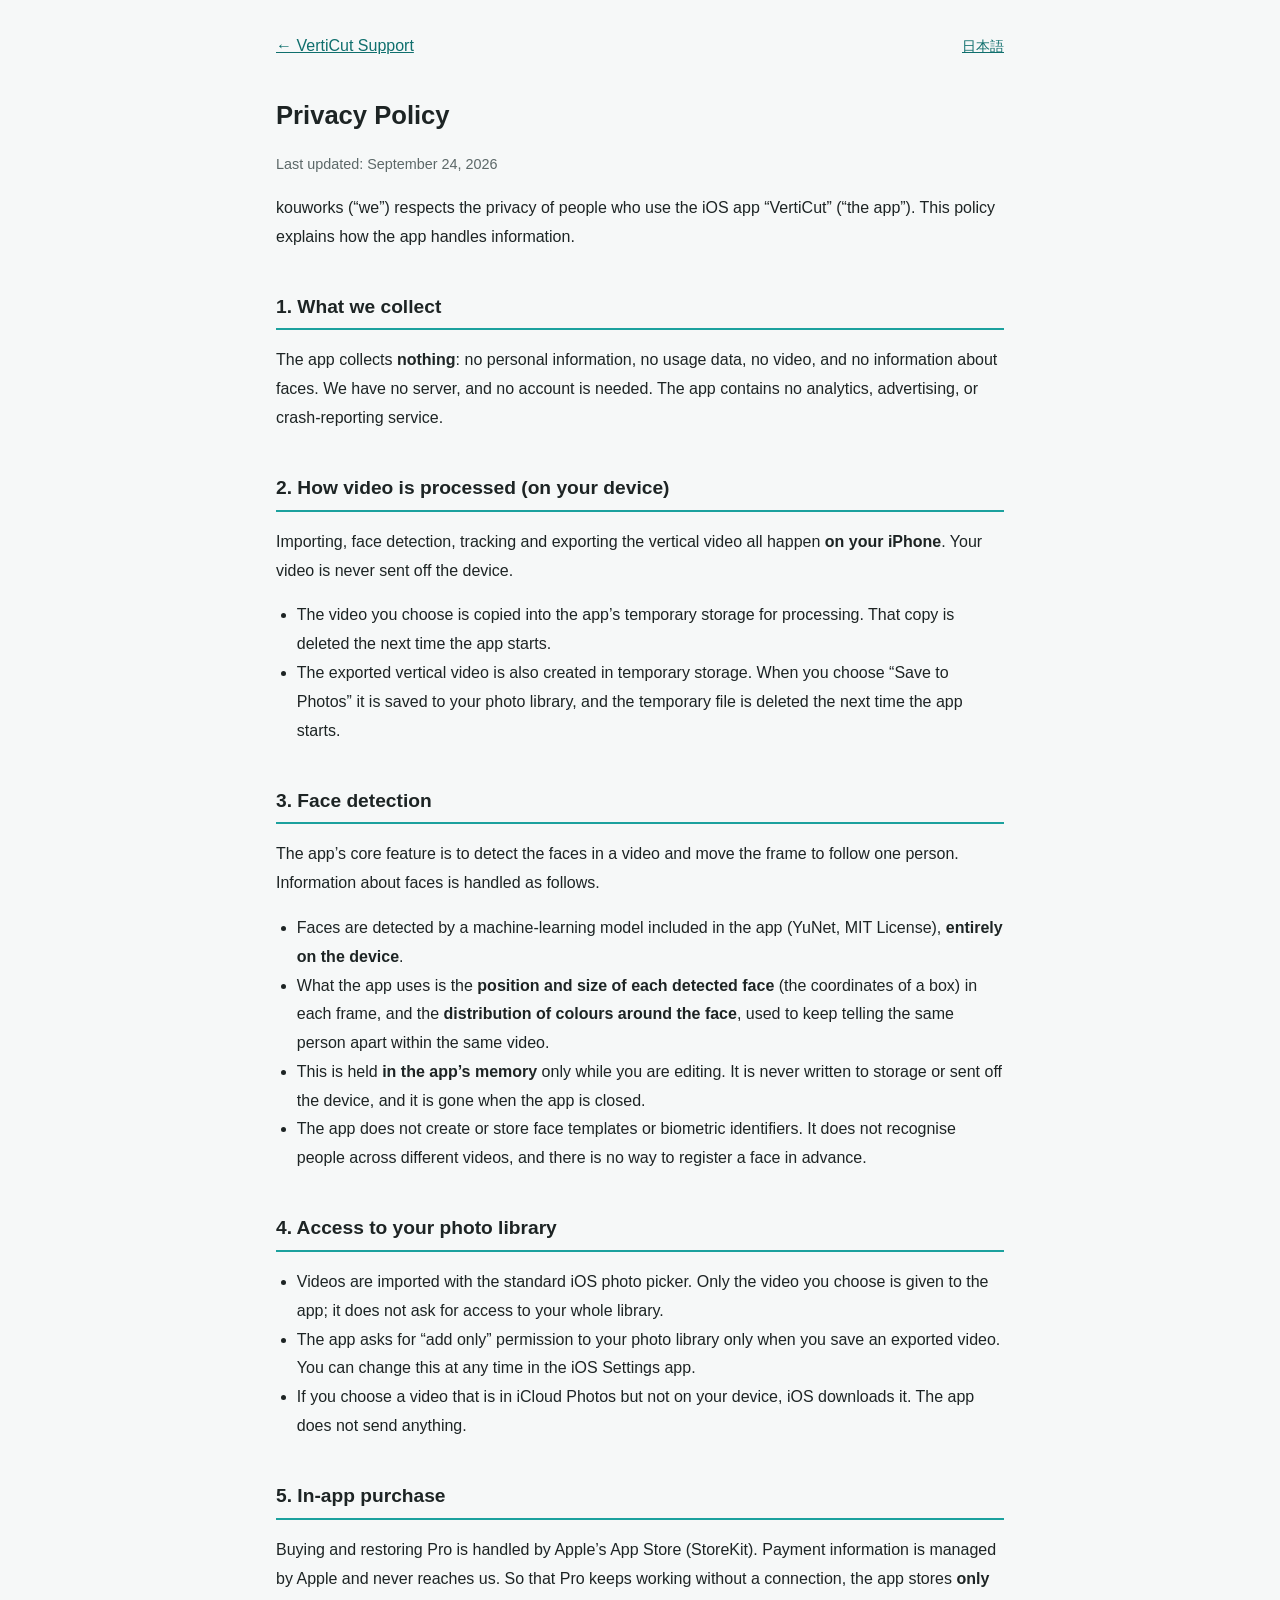
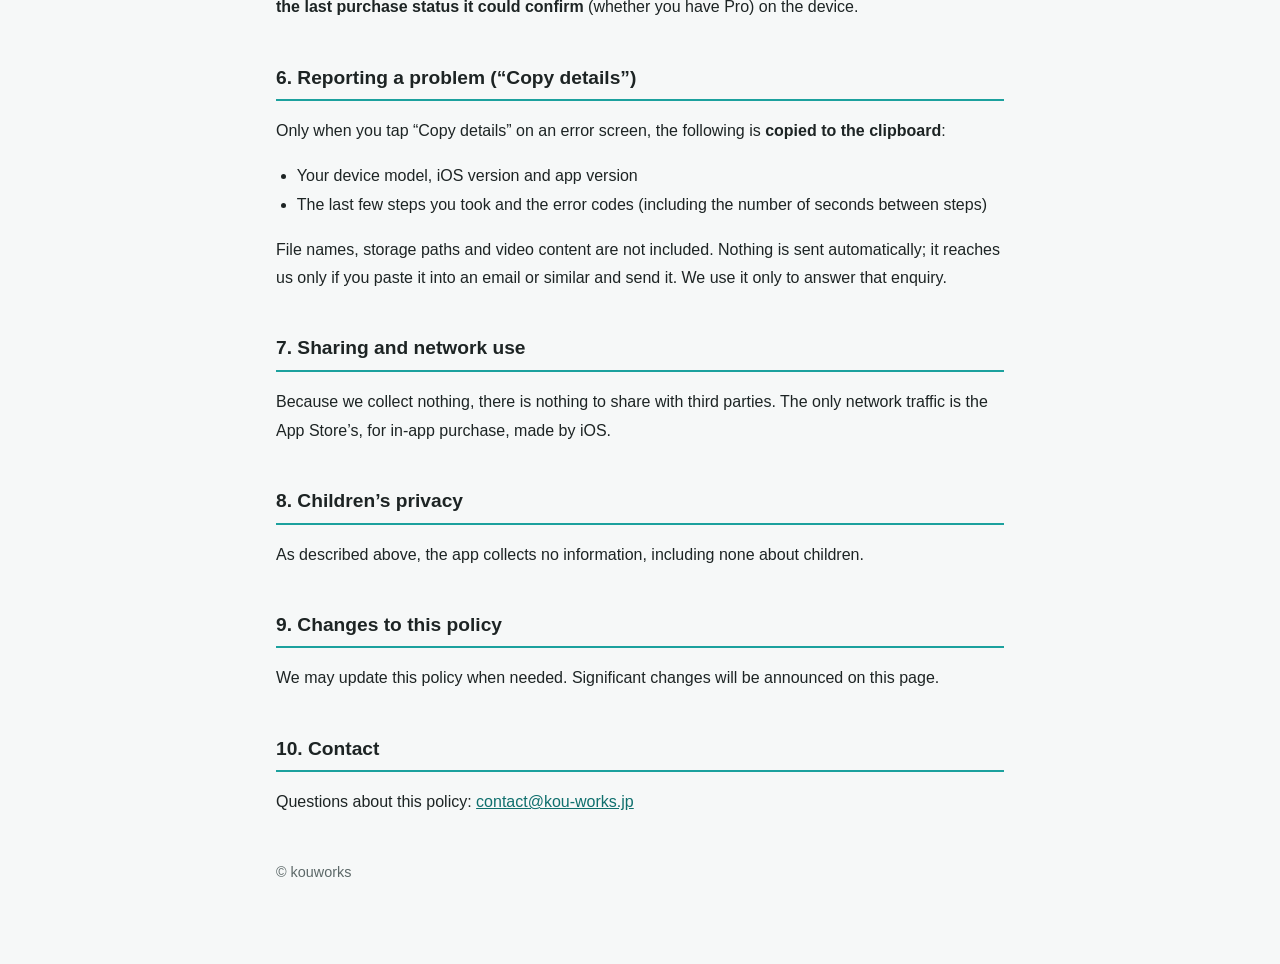
==== privacy-en.html @ 308ac91e "VertiCut support site and privacy policy (ja/en) Support page with FAQ and how to send 「詳細をコピー」; pri" ====
<!DOCTYPE html>
<html lang="en">
<head>
<meta charset="utf-8">
<meta name="viewport" content="width=device-width, initial-scale=1">
<title>VertiCut Privacy Policy</title>
<link rel="stylesheet" href="style.css">
</head>
<body>
<div class="wrap">
  <header>
    <a href="index-en.html">← VertiCut Support</a>
    <span class="lang"><a href="privacy.html">日本語</a></span>
  </header>
  <h1>Privacy Policy</h1>
  <p class="updated">Last updated: September 24, 2026</p>

  <p>kouworks (“we”) respects the privacy of people who use the iOS app “VertiCut” (“the app”). This policy explains how the app handles information.</p>

  <h2>1. What we collect</h2>
  <p>The app collects <strong>nothing</strong>: no personal information, no usage data, no video, and no information about faces. We have no server, and no account is needed. The app contains no analytics, advertising, or crash-reporting service.</p>

  <h2>2. How video is processed (on your device)</h2>
  <p>Importing, face detection, tracking and exporting the vertical video all happen <strong>on your iPhone</strong>. Your video is never sent off the device.</p>
  <ul>
    <li>The video you choose is copied into the app’s temporary storage for processing. That copy is deleted the next time the app starts.</li>
    <li>The exported vertical video is also created in temporary storage. When you choose “Save to Photos” it is saved to your photo library, and the temporary file is deleted the next time the app starts.</li>
  </ul>

  <h2>3. Face detection</h2>
  <p>The app’s core feature is to detect the faces in a video and move the frame to follow one person. Information about faces is handled as follows.</p>
  <ul>
    <li>Faces are detected by a machine-learning model included in the app (YuNet, MIT License), <strong>entirely on the device</strong>.</li>
    <li>What the app uses is the <strong>position and size of each detected face</strong> (the coordinates of a box) in each frame, and the <strong>distribution of colours around the face</strong>, used to keep telling the same person apart within the same video.</li>
    <li>This is held <strong>in the app’s memory</strong> only while you are editing. It is never written to storage or sent off the device, and it is gone when the app is closed.</li>
    <li>The app does not create or store face templates or biometric identifiers. It does not recognise people across different videos, and there is no way to register a face in advance.</li>
  </ul>

  <h2>4. Access to your photo library</h2>
  <ul>
    <li>Videos are imported with the standard iOS photo picker. Only the video you choose is given to the app; it does not ask for access to your whole library.</li>
    <li>The app asks for “add only” permission to your photo library only when you save an exported video. You can change this at any time in the iOS Settings app.</li>
    <li>If you choose a video that is in iCloud Photos but not on your device, iOS downloads it. The app does not send anything.</li>
  </ul>

  <h2>5. In-app purchase</h2>
  <p>Buying and restoring Pro is handled by Apple’s App Store (StoreKit). Payment information is managed by Apple and never reaches us. So that Pro keeps working without a connection, the app stores <strong>only the last purchase status it could confirm</strong> (whether you have Pro) on the device.</p>

  <h2>6. Reporting a problem (“Copy details”)</h2>
  <p>Only when you tap “Copy details” on an error screen, the following is <strong>copied to the clipboard</strong>:</p>
  <ul>
    <li>Your device model, iOS version and app version</li>
    <li>The last few steps you took and the error codes (including the number of seconds between steps)</li>
  </ul>
  <p>File names, storage paths and video content are not included. Nothing is sent automatically; it reaches us only if you paste it into an email or similar and send it. We use it only to answer that enquiry.</p>

  <h2>7. Sharing and network use</h2>
  <p>Because we collect nothing, there is nothing to share with third parties. The only network traffic is the App Store’s, for in-app purchase, made by iOS.</p>

  <h2>8. Children’s privacy</h2>
  <p>As described above, the app collects no information, including none about children.</p>

  <h2>9. Changes to this policy</h2>
  <p>We may update this policy when needed. Significant changes will be announced on this page.</p>

  <h2>10. Contact</h2>
  <p>Questions about this policy: <a href="mailto:contact@kou-works.jp">contact@kou-works.jp</a></p>

  <p class="foot">© kouworks</p>
</div>
</body>
</html>
---- style.css ----
:root {
  --accent: #1CA19E;
  --accent-ink: #0F6F6D;
  --ink: #1d2424;
  --muted: #5c6868;
  --bg: #f6f8f8;
  --card: #ffffff;
  --line: #dde5e5;
}
@media (prefers-color-scheme: dark) {
  :root {
    --accent: #3cc2bf;
    --accent-ink: #6fd6d3;
    --ink: #e8eeee;
    --muted: #9fb0b0;
    --bg: #111616;
    --card: #1a2121;
    --line: #2b3535;
  }
}
* { box-sizing: border-box; }
body {
  margin: 0; background: var(--bg); color: var(--ink); line-height: 1.8;
  font-family: -apple-system, BlinkMacSystemFont, "Hiragino Kaku Gothic ProN",
    "Hiragino Sans", "Segoe UI", sans-serif;
  -webkit-text-size-adjust: 100%;
}
.wrap { max-width: 760px; margin: 0 auto; padding: 32px 16px 64px; }
a { color: var(--accent-ink); }
header { display: flex; align-items: baseline; justify-content: space-between; gap: 12px; flex-wrap: wrap; }
.wordmark { font-weight: 800; font-size: 1.9rem; letter-spacing: -0.01em; }
.wordmark .a { color: var(--accent); }
.lang { font-size: .9rem; }
.lead { font-size: 1.1rem; color: var(--muted); margin-top: 4px; }
h1 { font-size: 1.6rem; margin: 1.2em 0 .2em; }
h2 { font-size: 1.2rem; margin-top: 2em; padding-bottom: 4px; border-bottom: 2px solid var(--accent); }
h3 { font-size: 1.02rem; margin: 1.4em 0 .2em; }
.card { background: var(--card); border: 1px solid var(--line); border-radius: 14px; padding: 16px 18px; margin: 16px 0; }
table { width: 100%; border-collapse: collapse; font-size: .95rem; }
th, td { text-align: left; padding: 8px 6px; border-bottom: 1px solid var(--line); vertical-align: top; }
th { color: var(--muted); font-weight: 600; }
.updated, .foot { color: var(--muted); font-size: .9rem; }
.foot { margin-top: 3em; }
ul { padding-left: 1.3em; }
code { font-family: ui-monospace, SFMono-Regular, Menlo, monospace; font-size: .92em; overflow-wrap: anywhere; }
/* A value like 「1分以内」 or 「9:16・1:1・4:5」 must not break mid-word; the
   feature name in the first column is the one that wraps. */
td + td, th + th { white-space: nowrap; }
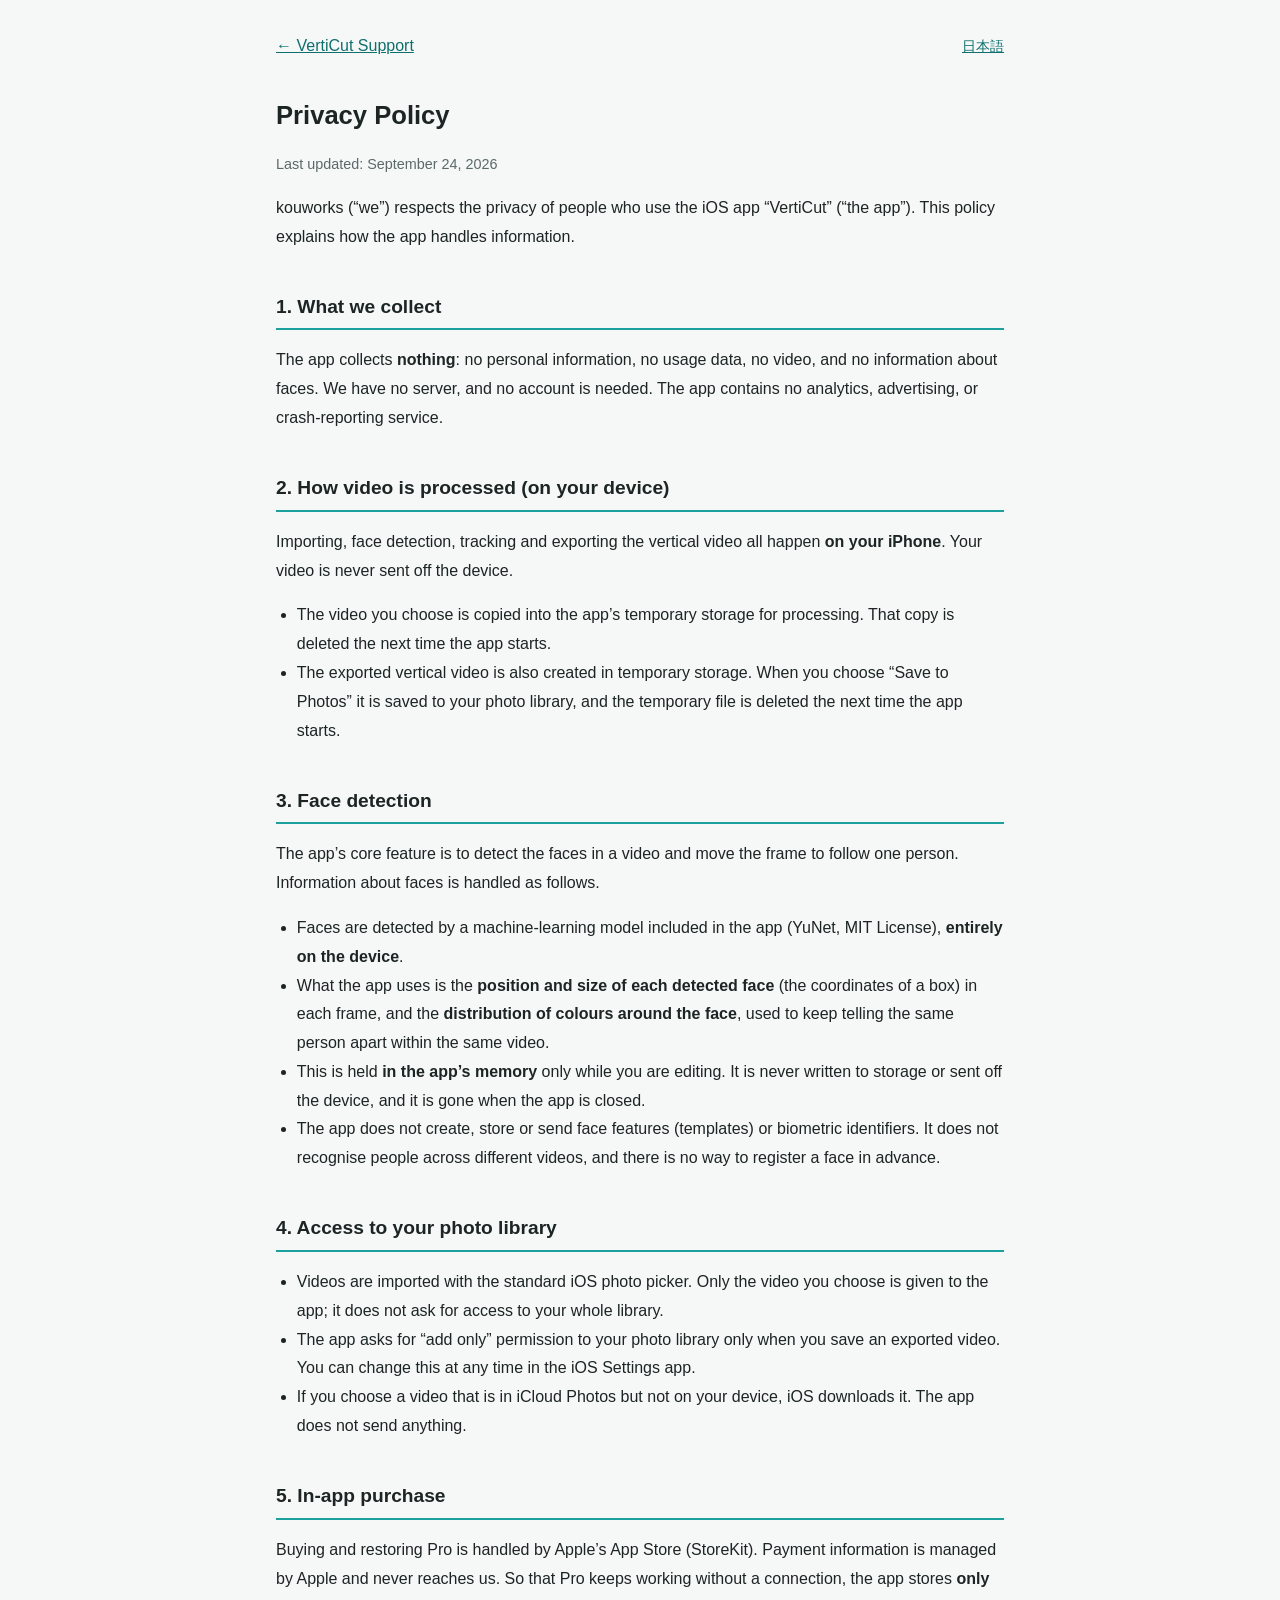
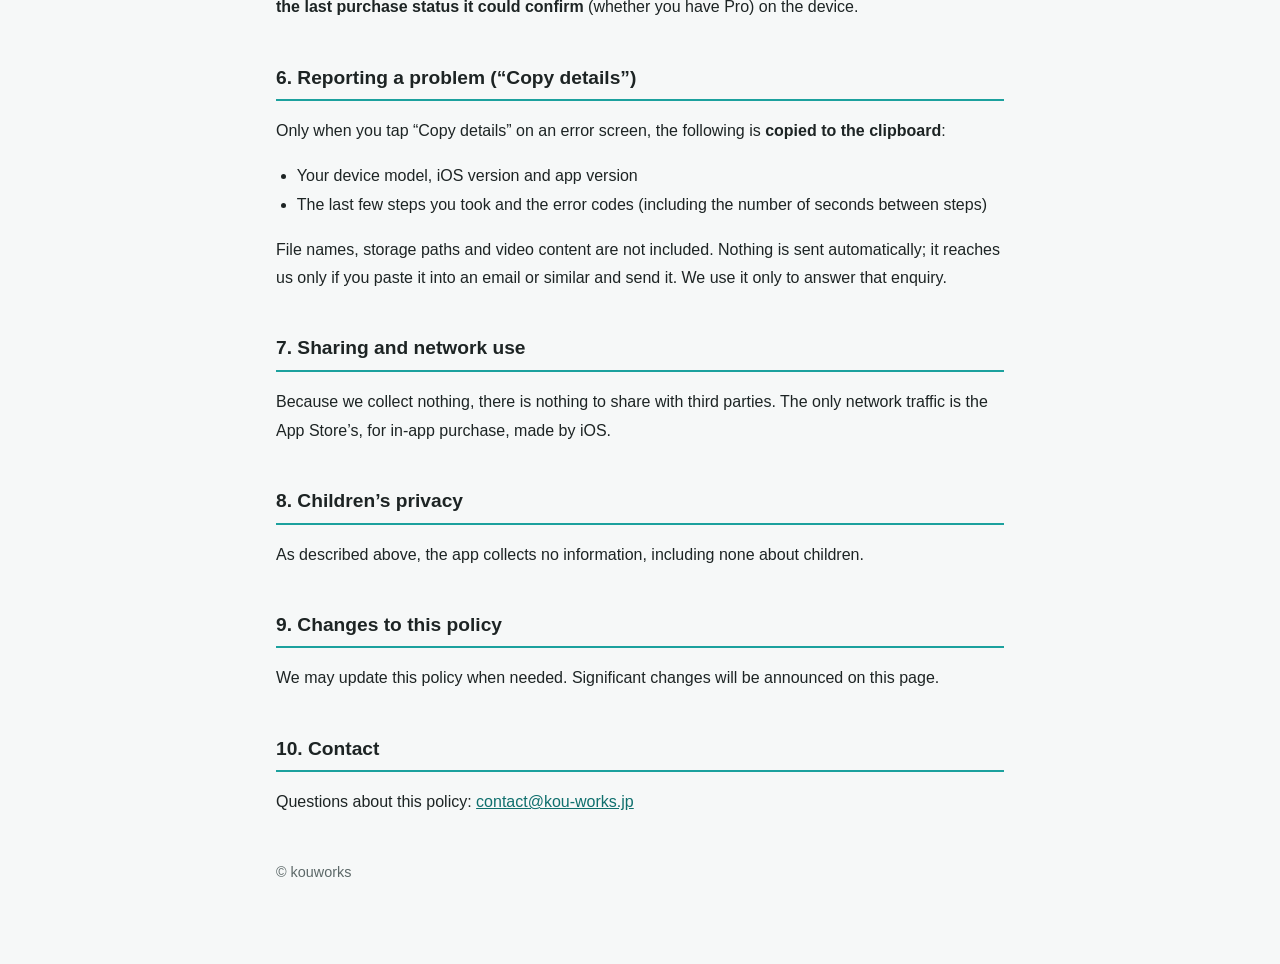
==== commit c3751b4e: "Say plainly that face features are not saved or sent; reserve demo/ Co-Authored-By: Claude Opus 5.5 " ====
--- a/privacy-en.html
+++ b/privacy-en.html
@@ -33,7 +33,7 @@
     <li>Faces are detected by a machine-learning model included in the app (YuNet, MIT License), <strong>entirely on the device</strong>.</li>
     <li>What the app uses is the <strong>position and size of each detected face</strong> (the coordinates of a box) in each frame, and the <strong>distribution of colours around the face</strong>, used to keep telling the same person apart within the same video.</li>
     <li>This is held <strong>in the app’s memory</strong> only while you are editing. It is never written to storage or sent off the device, and it is gone when the app is closed.</li>
-    <li>The app does not create or store face templates or biometric identifiers. It does not recognise people across different videos, and there is no way to register a face in advance.</li>
+    <li>The app does not create, store or send face features (templates) or biometric identifiers. It does not recognise people across different videos, and there is no way to register a face in advance.</li>
   </ul>
 
   <h2>4. Access to your photo library</h2>
